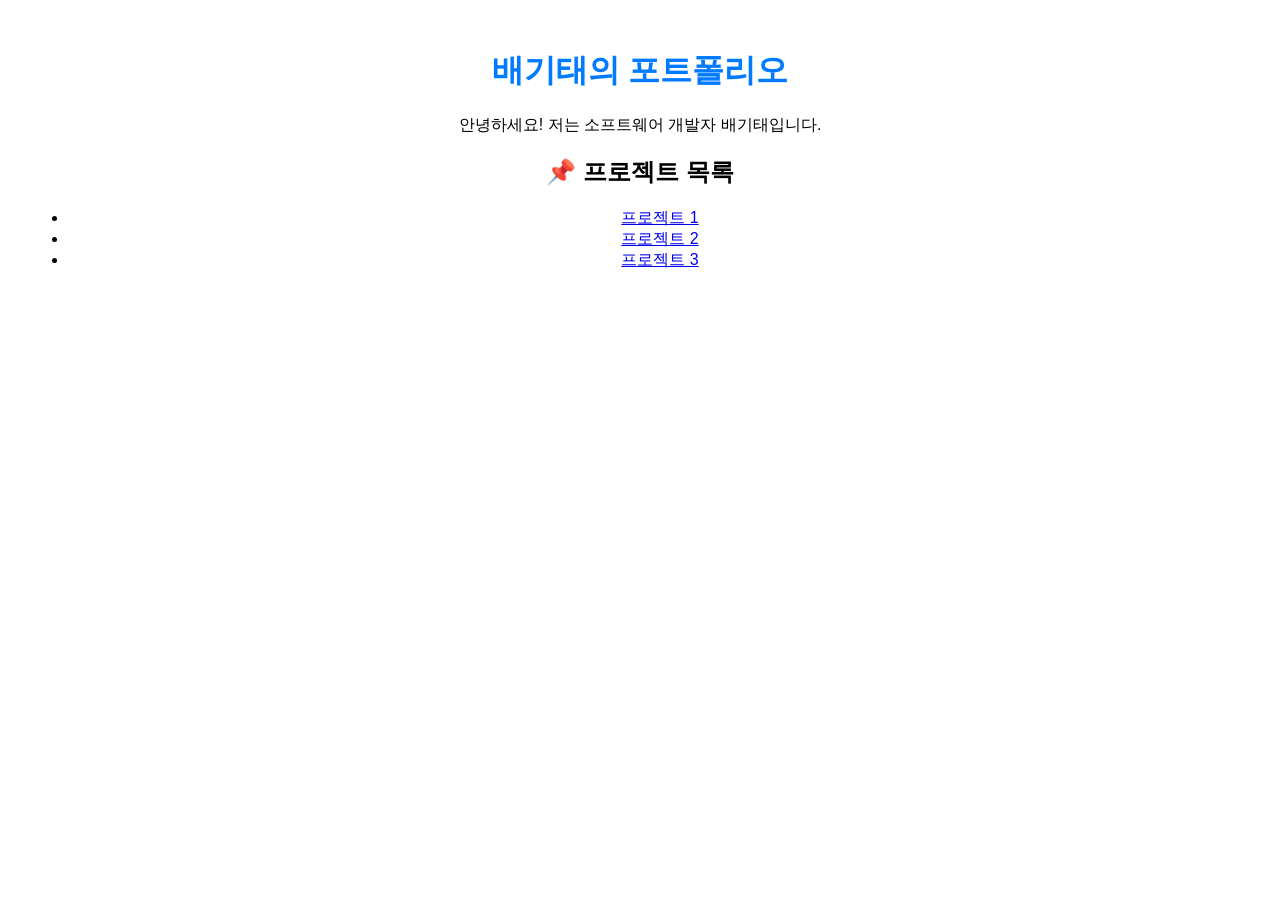
==== index.html @ 21b5fc5a "Create index.html" ====
<!DOCTYPE html>
<html lang="ko">
<head>
    <meta charset="UTF-8">
    <meta name="viewport" content="width=device-width, initial-scale=1.0">
    <title>배기태의 포트폴리오</title>
    <style>
        body { font-family: Arial, sans-serif; text-align: center; padding: 20px; }
        h1 { color: #007bff; }
    </style>
</head>
<body>
    <h1>배기태의 포트폴리오</h1>
    <p>안녕하세요! 저는 소프트웨어 개발자 배기태입니다.</p>
    <h2>📌 프로젝트 목록</h2>
    <ul>
        <li><a href="Project1/index.html">프로젝트 1</a></li>
        <li><a href="Project2/index.html">프로젝트 2</a></li>
        <li><a href="Project3/index.html">프로젝트 3</a></li>
    </ul>
</body>
</html>
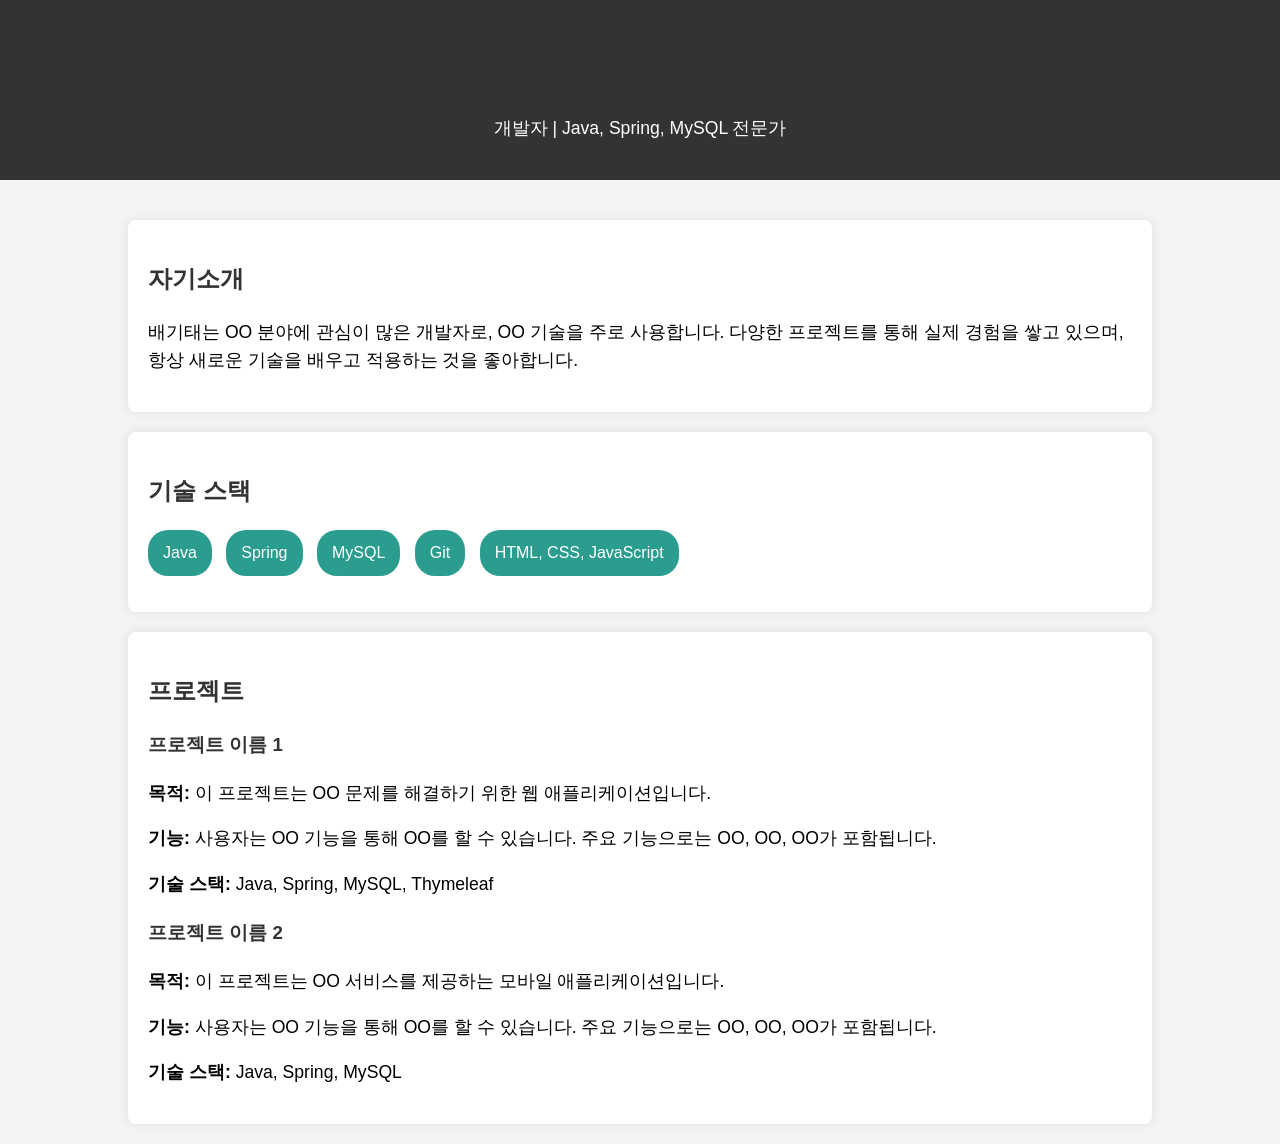
==== commit 6562da8c: "Update index.html" ====
--- a/index.html
+++ b/index.html
@@ -5,18 +5,64 @@
     <meta name="viewport" content="width=device-width, initial-scale=1.0">
     <title>배기태의 포트폴리오</title>
     <style>
-        body { font-family: Arial, sans-serif; text-align: center; padding: 20px; }
-        h1 { color: #007bff; }
+        body { font-family: Arial, sans-serif; line-height: 1.6; margin: 0; padding: 0; background-color: #f4f4f4; }
+        .container { width: 80%; margin: 0 auto; padding: 20px; }
+        header { background-color: #333; color: #fff; padding: 20px 0; text-align: center; }
+        section { margin-top: 20px; padding: 20px; background-color: white; border-radius: 8px; box-shadow: 0 0 10px rgba(0, 0, 0, 0.1); }
+        h1, h2, h3 { color: #333; }
+        p { font-size: 1.1em; }
+        .skills ul { list-style-type: none; padding: 0; }
+        .skills ul li { display: inline-block; margin-right: 10px; background-color: #2a9d8f; color: white; padding: 10px 15px; border-radius: 20px; }
+        .project { margin-top: 20px; }
     </style>
 </head>
 <body>
-    <h1>배기태의 포트폴리오</h1>
-    <p>안녕하세요! 저는 소프트웨어 개발자 배기태입니다.</p>
-    <h2>📌 프로젝트 목록</h2>
-    <ul>
-        <li><a href="Project1/index.html">프로젝트 1</a></li>
-        <li><a href="Project2/index.html">프로젝트 2</a></li>
-        <li><a href="Project3/index.html">프로젝트 3</a></li>
-    </ul>
+    <header>
+        <h1>배기태의 포트폴리오</h1>
+        <p>개발자 | Java, Spring, MySQL 전문가</p>
+    </header>
+
+    <div class="container">
+        <!-- 자기소개 -->
+        <section>
+            <h2>자기소개</h2>
+            <p>배기태는 OO 분야에 관심이 많은 개발자로, OO 기술을 주로 사용합니다. 다양한 프로젝트를 통해 실제 경험을 쌓고 있으며, 항상 새로운 기술을 배우고 적용하는 것을 좋아합니다.</p>
+        </section>
+
+        <!-- 기술 스택 -->
+        <section class="skills">
+            <h2>기술 스택</h2>
+            <ul>
+                <li>Java</li>
+                <li>Spring</li>
+                <li>MySQL</li>
+                <li>Git</li>
+                <li>HTML, CSS, JavaScript</li>
+            </ul>
+        </section>
+
+        <!-- 프로젝트 설명 -->
+        <section class="projects">
+            <h2>프로젝트</h2>
+            
+            <!-- 프로젝트 1 -->
+            <div class="project">
+                <h3>프로젝트 이름 1</h3>
+                <p><strong>목적:</strong> 이 프로젝트는 OO 문제를 해결하기 위한 웹 애플리케이션입니다.</p>
+                <p><strong>기능:</strong> 사용자는 OO 기능을 통해 OO를 할 수 있습니다. 주요 기능으로는 OO, OO, OO가 포함됩니다.</p>
+                <p><strong>기술 스택:</strong> Java, Spring, MySQL, Thymeleaf</p>
+            </div>
+
+            <!-- 프로젝트 2 -->
+            <div class="project">
+                <h3>프로젝트 이름 2</h3>
+                <p><strong>목적:</strong> 이 프로젝트는 OO 서비스를 제공하는 모바일 애플리케이션입니다.</p>
+                <p><strong>기능:</strong> 사용자는 OO 기능을 통해 OO를 할 수 있습니다. 주요 기능으로는 OO, OO, OO가 포함됩니다.</p>
+                <p><strong>기술 스택:</strong> Java, Spring, MySQL</p>
+            </div>
+
+            <!-- 추가적인 프로젝트들 -->
+        </section>
+    </div>
 </body>
 </html>
